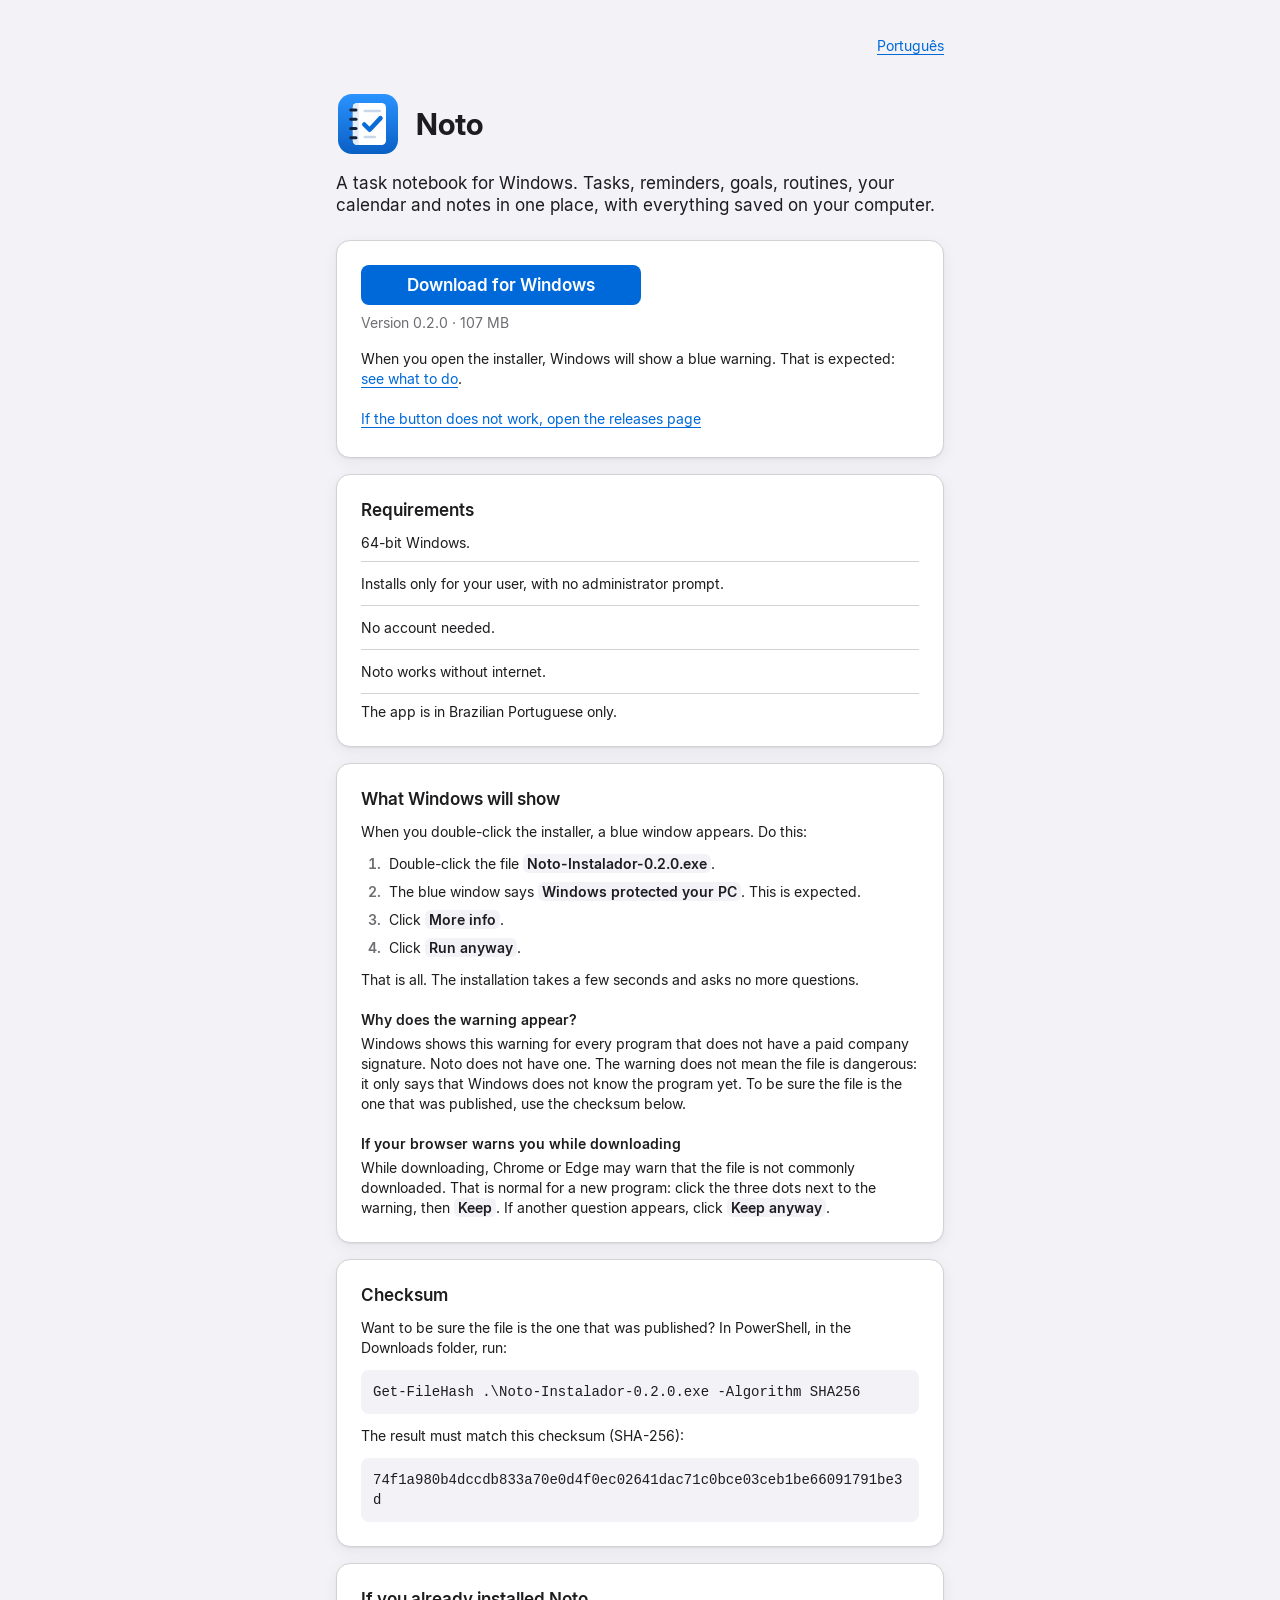
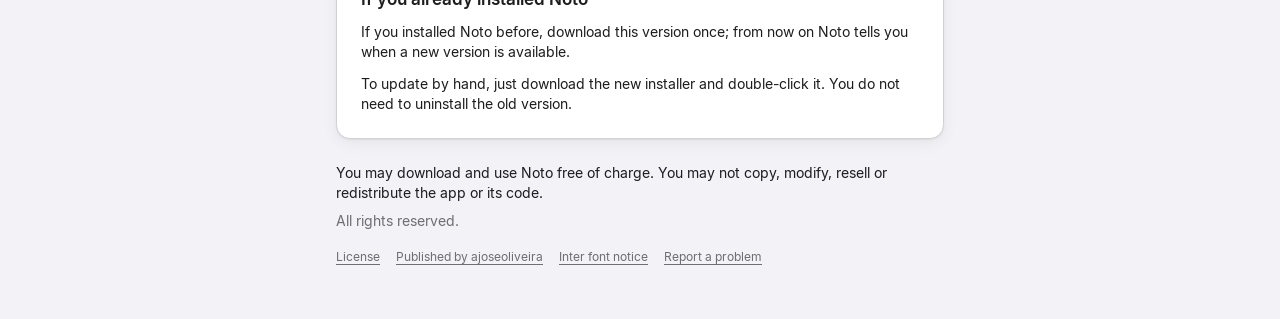
==== en/index.html @ 31c7fdb4 "Noto 0.2.0: vitrine e página" ====
<!doctype html>
<html lang="en">
<head>
<meta charset="utf-8">
<meta name="viewport" content="width=device-width, initial-scale=1">
<meta name="color-scheme" content="light dark">
<title>Noto — download for Windows</title>
<meta name="description" content="Noto is a task notebook for Windows, with everything saved on your computer. Download the installer, see what Windows will show and check the checksum.">
<link rel="alternate" hreflang="pt-BR" href="../">
<link rel="icon" type="image/svg+xml" href="../icon.svg">
<link rel="stylesheet" href="../tokens.css">
<link rel="stylesheet" href="../pagina.css">
</head>
<body>
<div class="pagina">

<header class="cabecalho" data-secao="cabecalho">
  <div class="marca">
    <img src="../icon.svg" width="64" height="64" alt="">
    <h1>Noto</h1>
  </div>
  <p class="frase">A task notebook for Windows. Tasks, reminders, goals, routines, your calendar and notes in one place, with everything saved on your computer.</p>
</header>

<section class="cartao cartao-baixar" id="baixar" data-secao="baixar" aria-labelledby="t-baixar">
  <h2 class="so-leitor" id="t-baixar">Download</h2>
  <a class="botao" href="https://github.com/ajoseoliveira/noto/releases/download/v0.2.0/Noto-Instalador-0.2.0.exe">Download for Windows</a>
  <p class="versao">Version 0.2.0 · 107 MB</p>
  <p>When you open the installer, Windows will show a blue warning. That is expected: <a href="#windows">see what to do</a>.</p>
  <a class="link-alvo" href="https://github.com/ajoseoliveira/noto/releases/latest">If the button does not work, open the releases page</a>
</section>

<nav class="idioma" aria-label="Language">
  <a class="link-alvo" href="../" hreflang="pt-BR" lang="pt-BR">Português</a>
</nav>

<section class="cartao" id="requisitos" data-secao="requisitos" aria-labelledby="t-requisitos">
  <h2 id="t-requisitos">Requirements</h2>
  <ul class="linhas">
    <li>64-bit Windows.</li>
    <li>Installs only for your user, with no administrator prompt.</li>
    <li>No account needed.</li>
    <li>Noto works without internet.</li>
    <li>The app is in Brazilian Portuguese only.</li>
  </ul>
</section>

<section class="cartao" id="windows" data-secao="windows" aria-labelledby="t-windows">
  <h2 id="t-windows">What Windows will show</h2>
  <p>When you double-click the installer, a blue window appears. Do this:</p>
  <ol class="passos">
    <li>Double-click the file <strong class="tela arquivo">Noto-Instalador-0.2.0.exe</strong>.</li>
    <li>The blue window says <strong class="tela">Windows protected your PC</strong>. This is expected.</li>
    <li>Click <strong class="tela">More info</strong>.</li>
    <li>Click <strong class="tela">Run anyway</strong>.</li>
  </ol>
  <p>That is all. The installation takes a few seconds and asks no more questions.</p>
  <h3>Why does the warning appear?</h3>
  <p>Windows shows this warning for every program that does not have a paid company signature. Noto does not have one. The warning does not mean the file is dangerous: it only says that Windows does not know the program yet. To be sure the file is the one that was published, use the checksum below.</p>
  <h3>If your browser warns you while downloading</h3>
  <p>While downloading, Chrome or Edge may warn that the file is not commonly downloaded. That is normal for a new program: click the three dots next to the warning, then <strong class="tela">Keep</strong>. If another question appears, click <strong class="tela">Keep anyway</strong>.</p>
</section>

<section class="cartao" id="verificar" data-secao="verificar" aria-labelledby="t-verificar">
  <h2 id="t-verificar">Checksum</h2>
  <p>Want to be sure the file is the one that was published? In PowerShell, in the Downloads folder, run:</p>
  <pre class="codigo"><code>Get-FileHash .\Noto-Instalador-0.2.0.exe -Algorithm SHA256</code></pre>
  <p>The result must match this checksum (SHA-256):</p>
  <p class="codigo soma"><code>74f1a980b4dccdb833a70e0d4f0ec02641dac71c0bce03ceb1be66091791be3d</code></p>
</section>

<section class="cartao" id="ja-instalou" data-secao="ja-instalou" aria-labelledby="t-ja-instalou">
  <h2 id="t-ja-instalou">If you already installed Noto</h2>
  <p>If you installed Noto before, download this version once; from now on Noto tells you when a new version is available.</p>
  <p>To update by hand, just download the new installer and double-click it. You do not need to uninstall the old version.</p>
</section>

<footer class="rodape" data-secao="rodape">
  <p class="concessao">You may download and use Noto free of charge. You may not copy, modify, resell or redistribute the app or its code.</p>
  <p class="direitos">All rights reserved.</p>
  <ul class="links">
    <li><a class="link-alvo" href="https://github.com/ajoseoliveira/noto/blob/main/LICENSE">License</a></li>
    <li><a class="link-alvo" href="https://github.com/ajoseoliveira">Published by ajoseoliveira</a></li>
    <li><a class="link-alvo" href="../fonts/Inter-LICENSE.txt">Inter font notice</a></li>
    <li><a class="link-alvo" href="https://github.com/ajoseoliveira/noto/issues">Report a problem</a></li>
  </ul>
</footer>

</div>
</body>
</html>
---- tokens.css ----
/* Gerado por gerar.py a partir de tokens.json: não edite à mão. */
:root {
  color-scheme: light dark;
  --cor-fundo: #F2F2F7;
  --cor-superficie: #FFFFFF;
  --cor-superficie2: #F2F2F7;
  --cor-superficie3: #E5E5EA;
  --cor-separador: #D1D1D6;
  --cor-texto: #1D1D1F;
  --cor-texto2: #6E6E73;
  --cor-texto3: #A1A1A6;
  --cor-acento: #0088FF;
  --cor-acento-hover: #0077E6;
  --cor-acento-texto: #0069D9;
  --cor-acento-botao: #0069D9;
  --cor-acento-botao-hover: #005CBF;
  --cor-sucesso: #34C759;
  --cor-perigo: #FF383C;
  --cor-atencao: #FFCC00;
  --cor-sucesso-texto: #1E7B34;
  --cor-perigo-texto: #C9101F;
  --cor-atencao-texto: #7A5A00;
  --cor-laranja: #FF8D28;
  --cor-roxo: #CB30E0;
  --cor-ciano: #00C0E8;
  --fonte-display: "Inter Display", "Segoe UI Variable Display", "SF Pro Display", -apple-system, system-ui, sans-serif;
  --fonte-texto: Inter, "Segoe UI Variable Text", "SF Pro Text", -apple-system, system-ui, sans-serif;
  --fonte-mono: "Cascadia Mono", "SF Mono", "JetBrains Mono", Consolas, monospace;
  --texto-numero: 700 56px/60px var(--fonte-display);
  --texto-titulo-grande: 700 30px/36px var(--fonte-display);
  --texto-titulo1: 600 24px/30px var(--fonte-display);
  --texto-titulo2: 600 20px/26px var(--fonte-display);
  --texto-titulo3: 600 17px/22px var(--fonte-texto);
  --texto-destaque: 600 14px/20px var(--fonte-texto);
  --texto-corpo: 400 14px/20px var(--fonte-texto);
  --texto-chamada: 400 13px/18px var(--fonte-texto);
  --texto-subtitulo: 400 12px/16px var(--fonte-texto);
  --texto-rodape: 400 12px/16px var(--fonte-texto);
  --texto-legenda: 500 11px/14px var(--fonte-texto);
  --espaco-1: 4px;
  --espaco-2: 8px;
  --espaco-3: 12px;
  --espaco-4: 16px;
  --espaco-5: 20px;
  --espaco-6: 24px;
  --espaco-8: 32px;
  --espaco-10: 40px;
  --espaco-12: 48px;
  --raio-xs: 6px;
  --raio-sm: 8px;
  --raio-md: 10px;
  --raio-lg: 14px;
  --raio-xl: 20px;
  --raio-pilula: 999px;
  --controle-altura-sm: 28px;
  --controle-altura-md: 32px;
  --controle-altura-lg: 40px;
  --controle-alvo-minimo: 28px;
  --dur-rapido: 150ms;
  --dur-padrao: 250ms;
  --dur-lento: 350ms;
  --curva: cubic-bezier(0.2, 0.8, 0.2, 1);
  --sombra: 0 1px 2px rgba(0,0,0,.06), 0 4px 16px rgba(0,0,0,.06);
}
@media (prefers-color-scheme: dark) {
  :root:not([data-tema="claro"]) {
     --cor-fundo: #0F0F11;
     --cor-superficie: #1C1C1E;
     --cor-superficie2: #2C2C2E;
     --cor-superficie3: #3A3A3C;
     --cor-separador: #38383A;
     --cor-texto: #F5F5F7;
     --cor-texto2: #A1A1A6;
     --cor-texto3: #6E6E73;
     --cor-acento: #0091FF;
     --cor-acento-hover: #2AA0FF;
     --cor-acento-texto: #2AA0FF;
     --cor-acento-botao: #0A6CD6;
     --cor-acento-botao-hover: #1A7BE6;
     --cor-sucesso: #30D158;
     --cor-perigo: #FF4245;
     --cor-atencao: #FFD600;
     --cor-sucesso-texto: #30D158;
     --cor-perigo-texto: #FF6B6E;
     --cor-atencao-texto: #FFD600;
     --cor-laranja: #FF9230;
     --cor-roxo: #DB34F2;
     --cor-ciano: #3CD3FE;
     --sombra: none;
  }
}
:root[data-tema="escuro"] {
  --cor-fundo: #0F0F11;
  --cor-superficie: #1C1C1E;
  --cor-superficie2: #2C2C2E;
  --cor-superficie3: #3A3A3C;
  --cor-separador: #38383A;
  --cor-texto: #F5F5F7;
  --cor-texto2: #A1A1A6;
  --cor-texto3: #6E6E73;
  --cor-acento: #0091FF;
  --cor-acento-hover: #2AA0FF;
  --cor-acento-texto: #2AA0FF;
  --cor-acento-botao: #0A6CD6;
  --cor-acento-botao-hover: #1A7BE6;
  --cor-sucesso: #30D158;
  --cor-perigo: #FF4245;
  --cor-atencao: #FFD600;
  --cor-sucesso-texto: #30D158;
  --cor-perigo-texto: #FF6B6E;
  --cor-atencao-texto: #FFD600;
  --cor-laranja: #FF9230;
  --cor-roxo: #DB34F2;
  --cor-ciano: #3CD3FE;
  --sombra: none;
}
@media (prefers-reduced-motion: reduce) { :root { --dur-rapido: 0ms; --dur-padrao: 0ms; --dur-lento: 0ms; } }
---- pagina.css ----
/* Página de download do Noto.
   Cores, tipografia, espaços, raios e controles vêm só de tokens.css (cópia sem edição de src/tokens.css).
   Tema claro e escuro automáticos, pelo prefers-color-scheme que o tokens.css já traz. Sem script, sem movimento. */

@font-face { font-family: Inter; src: url('fonts/Inter-Regular.ttf') format('truetype'); font-weight: 400; font-display: swap; }
@font-face { font-family: Inter; src: url('fonts/Inter-SemiBold.ttf') format('truetype'); font-weight: 600; font-display: swap; }
@font-face { font-family: 'Inter Display'; src: url('fonts/InterDisplay-Bold.ttf') format('truetype'); font-weight: 700; font-display: swap; }

:root {
  /* Texto sobre --cor-acento-botao: branco, como manda o design system (não há token para isso; o app faz o mesmo). */
  --pagina-texto-sobre-botao: white;
  --pagina-largura: 640px;
}

*, *::before, *::after { box-sizing: border-box; }

html { -webkit-text-size-adjust: 100%; text-size-adjust: 100%; }

body {
  margin: 0;
  min-height: 100vh;
  background: var(--cor-fundo);
  color: var(--cor-texto);
  font: var(--texto-corpo);
}

img { display: block; max-width: 100%; height: auto; }

.so-leitor {
  position: absolute;
  width: 1px;
  height: 1px;
  margin: -1px;
  padding: 0;
  overflow: hidden;
  clip-path: inset(50%);
  white-space: nowrap;
  border: 0;
}

/* Coluna única. A ordem do DOM é a do Tab (o botão vem primeiro); o idioma sobe para o topo só na tela (order). */
.pagina {
  display: flex;
  flex-direction: column;
  gap: var(--espaco-4);
  width: 100%;
  max-width: var(--pagina-largura);
  margin: 0 auto;
  padding: var(--espaco-4) var(--espaco-4) var(--espaco-12);
}

.idioma {
  order: -1;
  align-self: flex-end;
}

/* Links ---------------------------------------------------------------- */

a {
  color: var(--cor-acento-texto);
  text-decoration: underline;
  text-underline-offset: 3px;
  text-decoration-thickness: 1px;
}
a:hover { text-decoration-thickness: 2px; }

a:focus-visible {
  outline: 3px solid var(--cor-acento);
  outline-offset: 2px;
  border-radius: var(--raio-xs);
}

/* Link fora de parágrafo: alvo de pelo menos 28 px. */
.link-alvo {
  display: inline-flex;
  align-items: center;
  min-height: var(--controle-alvo-minimo);
}

/* Cabeçalho ------------------------------------------------------------ */

.cabecalho { padding: var(--espaco-4) 0 var(--espaco-2); }

.marca {
  display: flex;
  align-items: center;
  gap: var(--espaco-4);
}

h1 {
  margin: 0;
  font: var(--texto-titulo-grande);
  color: var(--cor-texto);
}

.frase {
  margin: var(--espaco-4) 0 0;
  font: var(--texto-titulo3);
  font-weight: 400;
  color: var(--cor-texto);
}

/* Cartões -------------------------------------------------------------- */

.cartao {
  background: var(--cor-superficie);
  border: 1px solid var(--cor-separador);
  border-radius: var(--raio-lg);
  box-shadow: var(--sombra);
  padding: var(--espaco-5) var(--espaco-4);
}

h2 {
  margin: 0 0 var(--espaco-3);
  font: var(--texto-titulo3);
  color: var(--cor-texto);
}
h2.so-leitor { margin: -1px; }

h3 {
  margin: var(--espaco-5) 0 var(--espaco-1);
  font: var(--texto-destaque);
  color: var(--cor-texto);
}

.cartao p { margin: 0 0 var(--espaco-3); }
.cartao p:last-child { margin-bottom: 0; }

/* O botão principal: o único elemento de acento azul da página. */
.cartao-baixar { display: flex; flex-direction: column; align-items: flex-start; }

.botao {
  display: inline-flex;
  align-items: center;
  justify-content: center;
  width: 100%;
  max-width: 100%;
  height: var(--controle-altura-lg);
  padding: 0 var(--espaco-6);
  background: var(--cor-acento-botao);
  color: var(--pagina-texto-sobre-botao);
  font: var(--texto-titulo3);
  text-align: center;
  text-decoration: none;
  border-radius: var(--raio-sm);
}
/* Hover e pressionado: o rótulo ganha sublinhado nos dois temas. No claro o fundo também escurece
   (token do design system, 6,4:1 com branco). No escuro o token de hover dá 4,18:1 e não é usado: o fundo não muda, por contraste. */
.botao:hover, .botao:active { text-decoration: underline; text-underline-offset: 4px; text-decoration-thickness: 2px; }
@media (prefers-color-scheme: light) {
  .botao:hover, .botao:active { background: var(--cor-acento-botao-hover); }
}
.botao:focus-visible { border-radius: var(--raio-sm); }

.cartao .versao {
  margin: var(--espaco-2) 0 var(--espaco-4);
  color: var(--cor-texto2);
}

.cartao-baixar .link-alvo { margin-top: var(--espaco-1); }

/* Requisitos: lista agrupada (linhas separadas por 1 px). */
.linhas { margin: 0; padding: 0; list-style: none; }
.linhas li {
  display: flex;
  align-items: center;
  min-height: 44px;
  padding: var(--espaco-2) 0;
  border-top: 1px solid var(--cor-separador);
}
.linhas li:first-child { min-height: 0; padding-top: 0; border-top: 0; }
.linhas li:first-child + li:last-child { min-height: 0; }
.linhas li:last-child { min-height: 0; padding-bottom: 0; }

/* Passos do aviso do Windows. */
.passos { margin: 0 0 var(--espaco-3); padding-left: var(--espaco-6); }
.passos li { padding-left: var(--espaco-1); margin-bottom: var(--espaco-2); }
.passos li::marker { font-weight: 600; color: var(--cor-texto2); }

/* O texto exato que aparece na tela do Windows (nunca só cor: negrito e fundo próprio). */
.tela {
  font-weight: 600;
  padding: 1px var(--espaco-1);
  background: var(--cor-superficie2);
  border-radius: var(--raio-xs);
  -webkit-box-decoration-break: clone;
  box-decoration-break: clone;
}

.arquivo { white-space: nowrap; }

/* Comando e soma: quebram em vez de estourar a largura. */
.codigo, .codigo code {
  font-family: var(--fonte-mono);
  font-size: 14px;
  line-height: 20px;
}
pre.codigo {
  margin: 0 0 var(--espaco-3);
  padding: var(--espaco-3);
  background: var(--cor-superficie2);
  border-radius: var(--raio-sm);
  white-space: pre-wrap;
  overflow-wrap: anywhere;
  word-break: break-word;
}
pre.codigo code { white-space: pre-wrap; overflow-wrap: anywhere; word-break: break-all; }
.cartao p.soma {
  margin: 0;
  padding: var(--espaco-3);
  background: var(--cor-superficie2);
  border-radius: var(--raio-sm);
  overflow-wrap: anywhere;
  word-break: break-all;
}

/* Rodapé --------------------------------------------------------------- */

.rodape { padding: var(--espaco-2) 0 0; }
.rodape p { margin: 0 0 var(--espaco-2); }
.rodape .direitos { color: var(--cor-texto2); }

.links {
  display: flex;
  flex-wrap: wrap;
  gap: var(--espaco-1) var(--espaco-4);
  margin: var(--espaco-3) 0 0;
  padding: 0;
  list-style: none;
}
.links a {
  font: var(--texto-rodape);
  color: var(--cor-texto2);
}
.links a:hover { color: var(--cor-acento-texto); }

@media (min-width: 640px) {
  .pagina { padding-top: var(--espaco-8); }
  .cartao { padding: var(--espaco-6); }
  .botao { width: auto; min-width: 280px; }
}
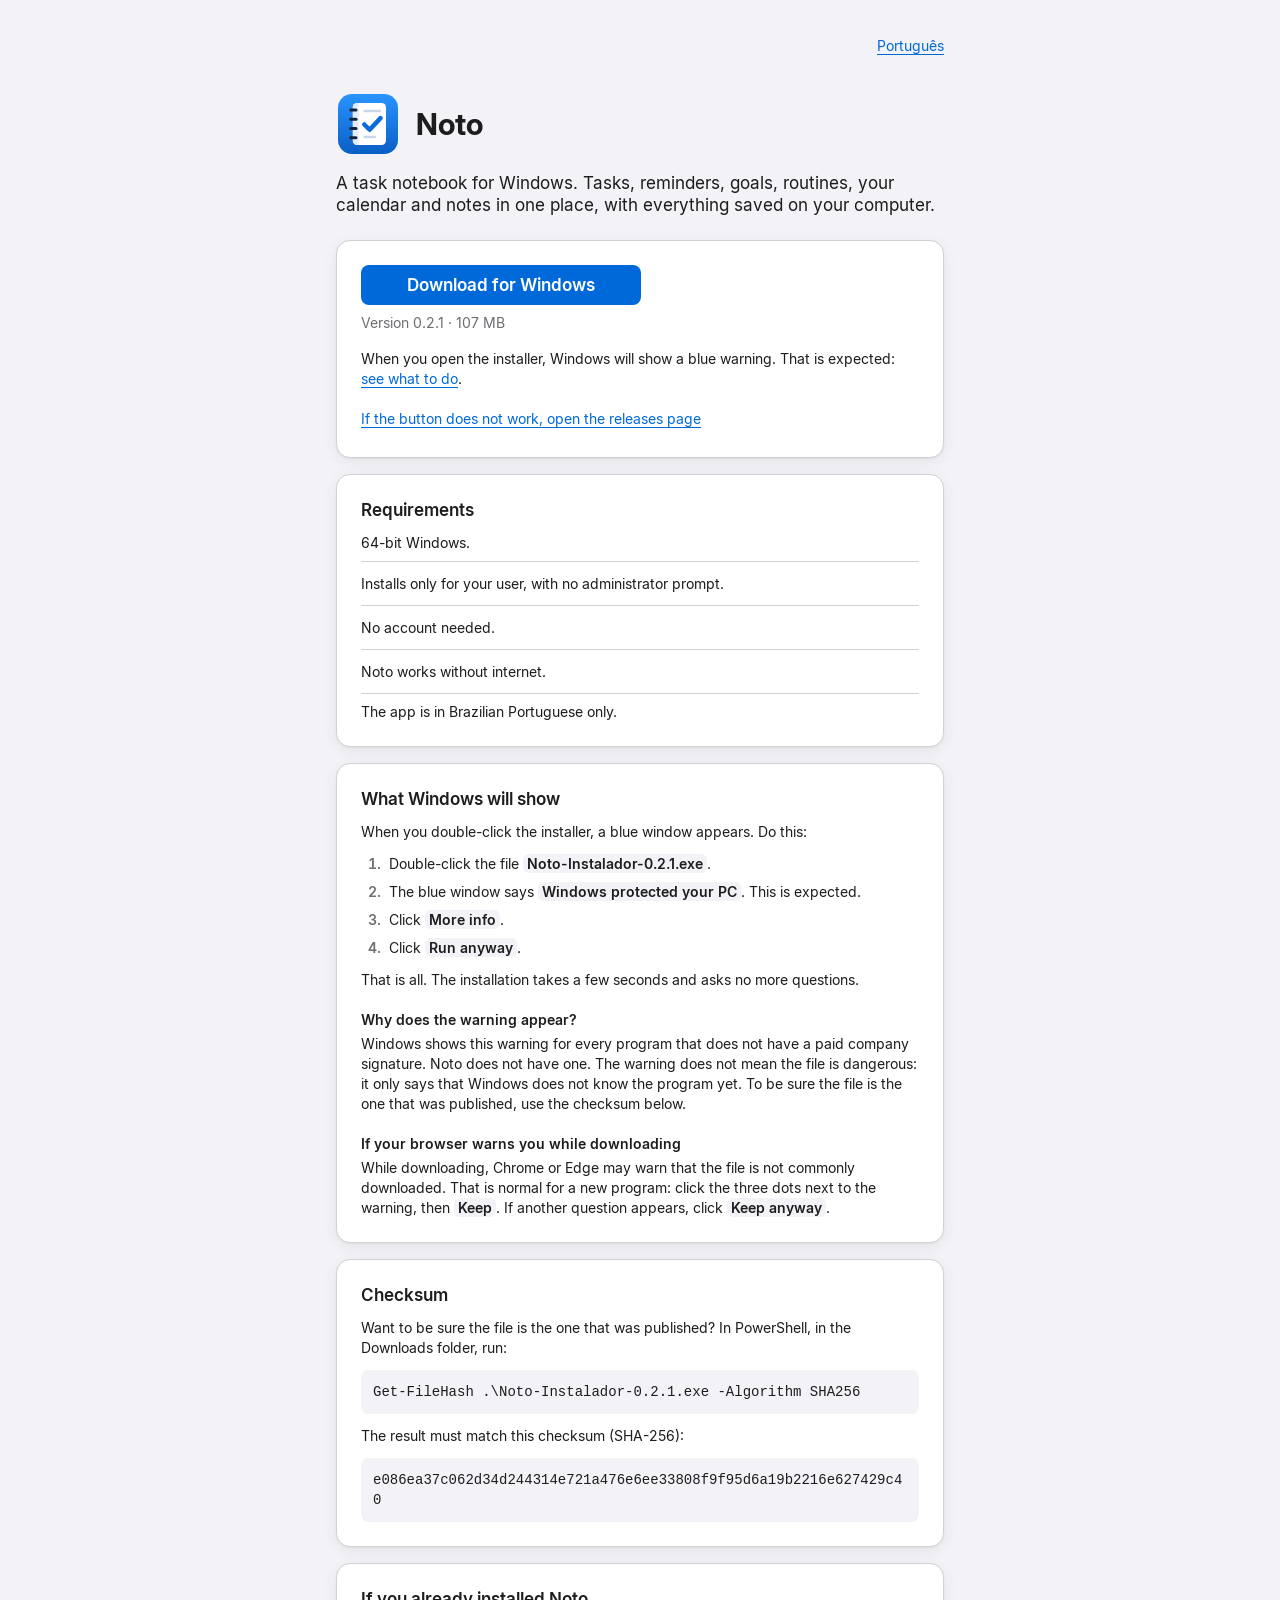
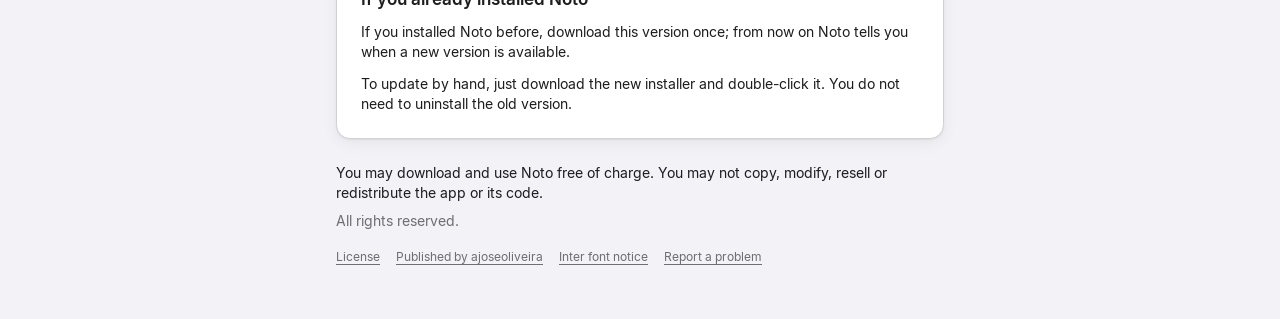
==== commit fce00a0d: "Noto 0.2.1: vitrine e página" ====
--- a/en/index.html
+++ b/en/index.html
@@ -24,8 +24,8 @@
 
 <section class="cartao cartao-baixar" id="baixar" data-secao="baixar" aria-labelledby="t-baixar">
   <h2 class="so-leitor" id="t-baixar">Download</h2>
-  <a class="botao" href="https://github.com/ajoseoliveira/noto/releases/download/v0.2.0/Noto-Instalador-0.2.0.exe">Download for Windows</a>
-  <p class="versao">Version 0.2.0 · 107 MB</p>
+  <a class="botao" href="https://github.com/ajoseoliveira/noto/releases/download/v0.2.1/Noto-Instalador-0.2.1.exe">Download for Windows</a>
+  <p class="versao">Version 0.2.1 · 107 MB</p>
   <p>When you open the installer, Windows will show a blue warning. That is expected: <a href="#windows">see what to do</a>.</p>
   <a class="link-alvo" href="https://github.com/ajoseoliveira/noto/releases/latest">If the button does not work, open the releases page</a>
 </section>
@@ -49,7 +49,7 @@
   <h2 id="t-windows">What Windows will show</h2>
   <p>When you double-click the installer, a blue window appears. Do this:</p>
   <ol class="passos">
-    <li>Double-click the file <strong class="tela arquivo">Noto-Instalador-0.2.0.exe</strong>.</li>
+    <li>Double-click the file <strong class="tela arquivo">Noto-Instalador-0.2.1.exe</strong>.</li>
     <li>The blue window says <strong class="tela">Windows protected your PC</strong>. This is expected.</li>
     <li>Click <strong class="tela">More info</strong>.</li>
     <li>Click <strong class="tela">Run anyway</strong>.</li>
@@ -64,9 +64,9 @@
 <section class="cartao" id="verificar" data-secao="verificar" aria-labelledby="t-verificar">
   <h2 id="t-verificar">Checksum</h2>
   <p>Want to be sure the file is the one that was published? In PowerShell, in the Downloads folder, run:</p>
-  <pre class="codigo"><code>Get-FileHash .\Noto-Instalador-0.2.0.exe -Algorithm SHA256</code></pre>
+  <pre class="codigo"><code>Get-FileHash .\Noto-Instalador-0.2.1.exe -Algorithm SHA256</code></pre>
   <p>The result must match this checksum (SHA-256):</p>
-  <p class="codigo soma"><code>74f1a980b4dccdb833a70e0d4f0ec02641dac71c0bce03ceb1be66091791be3d</code></p>
+  <p class="codigo soma"><code>e086ea37c062d34d244314e721a476e6ee33808f9f95d6a19b2216e627429c40</code></p>
 </section>
 
 <section class="cartao" id="ja-instalou" data-secao="ja-instalou" aria-labelledby="t-ja-instalou">
